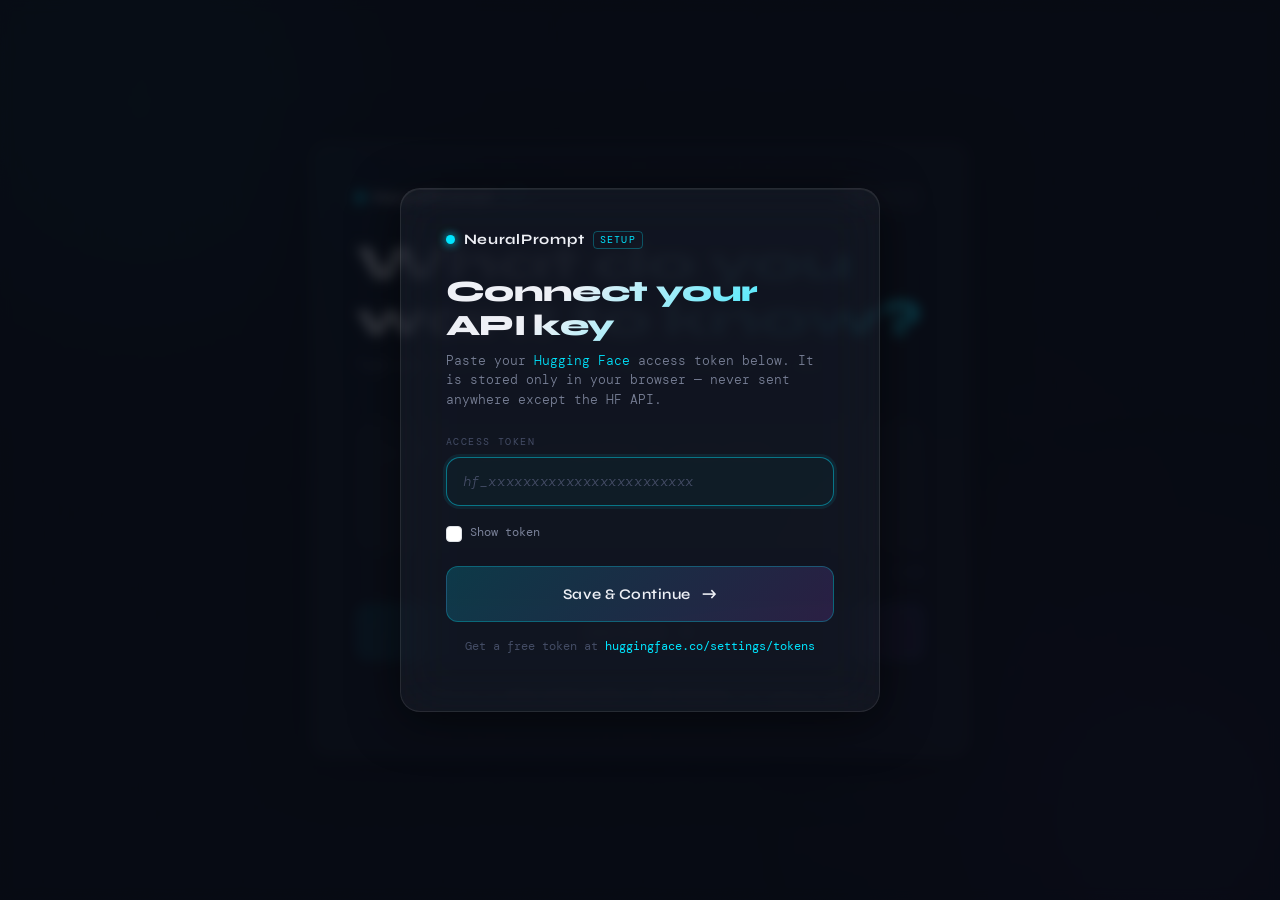
==== result.html @ 92dd24bb "first commit" ====
<!DOCTYPE html>
<html lang="en">

<head>
  <meta charset="UTF-8" />
  <meta name="viewport" content="width=device-width, initial-scale=1.0" />
  <title>NeuralPrompt — Response</title>

  <!-- Bootstrap 5 -->
  <link rel="stylesheet" href="https://cdn.jsdelivr.net/npm/bootstrap@5.3.3/dist/css/bootstrap.min.css" />
  <!-- Google Fonts -->
  <link href="https://fonts.googleapis.com/css2?family=Syne:wght@400;600;700;800&family=DM+Mono:ital,wght@0,300;0,400;1,300&display=swap" rel="stylesheet" />
  <!-- Custom Styles -->
  <link rel="stylesheet" href="css/style.css" />

  <!-- PWA manifest — RELATIVE path works on any GitHub Pages subdirectory -->
  <link rel="manifest" href="manifest.json" />
  <meta name="theme-color" content="#0b1020" />
  <meta name="apple-mobile-web-app-capable" content="yes" />
  <meta name="apple-mobile-web-app-status-bar-style" content="black-translucent" />
</head>

<body class="result-page">

  <!-- Ambient background orbs -->
  <div class="orb orb-1" aria-hidden="true"></div>
  <div class="orb orb-2" aria-hidden="true"></div>
  <div class="orb orb-3" aria-hidden="true"></div>

  <!-- Noise overlay -->
  <div class="noise" aria-hidden="true"></div>

  <main class="d-flex align-items-center justify-content-center min-vh-100 px-3 py-5">
    <div class="result-wrapper w-100">

      <!-- Brand nav -->
      <nav class="brand-row mb-5 d-flex align-items-center justify-content-between">
        <div class="d-flex align-items-center gap-2">
          <span class="brand-dot"></span>
          <span class="brand-name">NeuralPrompt</span>
          <span class="brand-badge">AI</span>
        </div>
        <a href="index.html" class="back-link" aria-label="Ask another question">
          ← New prompt
        </a>
      </nav>

      <!-- Prompt echo card -->
      <div class="glass-card prompt-echo mb-4 reveal-card" style="animation-delay:0.05s">
        <div class="section-label mb-2">Your prompt</div>
        <p id="displayPrompt" class="prompt-text mono"></p>
      </div>

      <!-- Response card -->
      <div class="glass-card response-card reveal-card" style="animation-delay:0.2s">
        <div class="response-header mb-3">
          <div class="section-label">AI Response</div>
          <div class="model-badge mono">Llama-3.1-8B</div>
        </div>
        <div id="displayResponse" class="response-text"></div>

        <!-- Copy button -->
        <div class="mt-4 d-flex justify-content-end">
          <button id="copyBtn" class="copy-btn" type="button" aria-label="Copy response to clipboard">
            <span class="copy-icon">⧉</span> Copy
          </button>
        </div>
      </div>

      <!-- CTA -->
      <div class="text-center mt-5 reveal-card" style="animation-delay:0.35s">
        <a href="index.html" class="submit-btn d-inline-flex align-items-center gap-3 text-decoration-none">
          <span class="btn-label">Ask another question</span>
          <span class="btn-arrow">→</span>
        </a>
      </div>

    </div>
  </main>

  <!-- Bootstrap JS -->
  <script src="https://cdn.jsdelivr.net/npm/bootstrap@5.3.3/dist/js/bootstrap.bundle.min.js"></script>
  <!-- App JS -->
  <script src="js/app.js"></script>
</body>

</html>
---- css/style.css ----
/* =========================================================
   NeuralPrompt — style.css
   Dark glassmorphism UI — futuristic, premium, clean
   ========================================================= */

/* ---------- Design tokens ---------- */
:root {
  --bg-deep:        #080b14;
  --bg-mid:         #0d1120;

  --glass-bg:       rgba(255, 255, 255, 0.042);
  --glass-border:   rgba(255, 255, 255, 0.09);
  --glass-shadow:   0 8px 48px rgba(0, 0, 0, 0.55),
                    0 1px 0 rgba(255,255,255,0.06) inset;

  --accent-cyan:    #00e5ff;
  --accent-violet:  #9d4edd;
  --accent-rose:    #ff2d78;

  --text-primary:   #eef0f6;
  --text-secondary: #7a8299;
  --text-hint:      #444d66;

  --font-display:   'Syne', sans-serif;
  --font-mono:      'DM Mono', monospace;

  --radius-card:    20px;
  --radius-input:   14px;
  --radius-btn:     12px;

  --transition:     0.22s cubic-bezier(0.4, 0, 0.2, 1);
}

/* ---------- Reset / base ---------- */
*, *::before, *::after { box-sizing: border-box; margin: 0; padding: 0; }

html { scroll-behavior: smooth; }

body {
  font-family: var(--font-display);
  background-color: var(--bg-deep);
  color: var(--text-primary);
  min-height: 100vh;
  overflow-x: hidden;
  -webkit-font-smoothing: antialiased;
}

/* ---------- Ambient orbs ---------- */
.orb {
  position: fixed;
  border-radius: 50%;
  filter: blur(120px);
  pointer-events: none;
  z-index: 0;
}

.orb-1 {
  width: 560px; height: 560px;
  background: radial-gradient(circle, rgba(0, 229, 255, 0.14) 0%, transparent 70%);
  top: -180px; left: -140px;
  animation: driftA 18s ease-in-out infinite alternate;
}

.orb-2 {
  width: 480px; height: 480px;
  background: radial-gradient(circle, rgba(157, 78, 221, 0.18) 0%, transparent 70%);
  bottom: -150px; right: -120px;
  animation: driftB 22s ease-in-out infinite alternate;
}

.orb-3 {
  width: 300px; height: 300px;
  background: radial-gradient(circle, rgba(255, 45, 120, 0.10) 0%, transparent 70%);
  top: 50%; left: 60%;
  animation: driftC 28s ease-in-out infinite alternate;
}

@keyframes driftA {
  from { transform: translate(0,   0); }
  to   { transform: translate(60px, 80px); }
}
@keyframes driftB {
  from { transform: translate(0,   0); }
  to   { transform: translate(-50px, -60px); }
}
@keyframes driftC {
  from { transform: translate(0, 0); }
  to   { transform: translate(40px, -50px); }
}

/* ---------- Noise texture ---------- */
.noise {
  position: fixed;
  inset: 0;
  z-index: 1;
  pointer-events: none;
  opacity: 0.028;
  background-image: url("data:image/svg+xml,%3Csvg viewBox='0 0 256 256' xmlns='http://www.w3.org/2000/svg'%3E%3Cfilter id='n'%3E%3CfeTurbulence type='fractalNoise' baseFrequency='0.9' numOctaves='4' stitchTiles='stitch'/%3E%3C/filter%3E%3Crect width='100%25' height='100%25' filter='url(%23n)'/%3E%3C/svg%3E");
  background-size: 200px 200px;
}

/* ---------- Glass card ---------- */
.glass-card {
  position: relative;
  z-index: 2;
  background: var(--glass-bg);
  border: 1px solid var(--glass-border);
  border-radius: var(--radius-card);
  box-shadow: var(--glass-shadow);
  backdrop-filter: blur(24px) saturate(140%);
  -webkit-backdrop-filter: blur(24px) saturate(140%);
  padding: 2.5rem 2.8rem;
  max-width: 660px;
  margin: 0 auto;
}

/* ---------- Brand row ---------- */
.brand-row {
  display: flex;
  align-items: center;
  gap: 0.55rem;
}

.brand-dot {
  display: inline-block;
  width: 9px; height: 9px;
  border-radius: 50%;
  background: var(--accent-cyan);
  box-shadow: 0 0 10px var(--accent-cyan);
  animation: pulse 2.4s ease-in-out infinite;
  flex-shrink: 0;
}

@keyframes pulse {
  0%, 100% { opacity: 1; box-shadow: 0 0 10px var(--accent-cyan); }
  50%       { opacity: 0.6; box-shadow: 0 0 22px var(--accent-cyan); }
}

.brand-name {
  font-size: 0.9rem;
  font-weight: 700;
  letter-spacing: 0.05em;
  color: var(--text-primary);
}

.brand-badge {
  font-family: var(--font-mono);
  font-size: 0.6rem;
  font-weight: 400;
  letter-spacing: 0.12em;
  color: var(--accent-cyan);
  border: 1px solid rgba(0, 229, 255, 0.3);
  border-radius: 4px;
  padding: 1px 6px;
  text-transform: uppercase;
}

/* ---------- Settings button ---------- */
.settings-btn {
  display: inline-flex;
  align-items: center;
  gap: 0.4rem;
  background: rgba(255, 255, 255, 0.04);
  border: 1px solid var(--glass-border);
  border-radius: 8px;
  color: var(--text-hint);
  font-family: var(--font-mono);
  font-size: 0.68rem;
  letter-spacing: 0.06em;
  padding: 0.35rem 0.7rem;
  cursor: pointer;
  transition: color var(--transition), border-color var(--transition),
              background var(--transition);
}

.settings-btn:hover {
  color: var(--accent-cyan);
  border-color: rgba(0, 229, 255, 0.3);
  background: rgba(0, 229, 255, 0.05);
}

/* ---------- Headline ---------- */
.headline {
  font-size: clamp(2rem, 5vw, 3.1rem);
  font-weight: 800;
  line-height: 1.12;
  letter-spacing: -0.02em;
  color: var(--text-primary);
  background: linear-gradient(135deg, #eef0f6 30%, var(--accent-cyan) 100%);
  -webkit-background-clip: text;
  -webkit-text-fill-color: transparent;
  background-clip: text;
}

.subline {
  font-family: var(--font-mono);
  font-size: 0.82rem;
  color: var(--text-secondary);
  font-weight: 300;
}

/* ---------- Textarea ---------- */
.input-wrapper {
  position: relative;
}

.glass-textarea {
  width: 100%;
  background: rgba(255, 255, 255, 0.03);
  border: 1px solid var(--glass-border);
  border-radius: var(--radius-input);
  color: var(--text-primary);
  font-family: var(--font-mono);
  font-size: 0.875rem;
  font-weight: 300;
  line-height: 1.65;
  padding: 1rem 1.1rem;
  resize: vertical;
  min-height: 120px;
  transition: border-color var(--transition), box-shadow var(--transition),
              background var(--transition);
  outline: none;
}

.glass-textarea::placeholder {
  color: var(--text-hint);
  font-style: italic;
}

.glass-textarea:focus {
  border-color: rgba(0, 229, 255, 0.45);
  background: rgba(0, 229, 255, 0.03);
  box-shadow: 0 0 0 3px rgba(0, 229, 255, 0.08),
              0 4px 20px rgba(0, 0, 0, 0.25);
}

/* ---------- Glass text input (single-line, for token modal) ---------- */
.glass-input {
  width: 100%;
  background: rgba(255, 255, 255, 0.03);
  border: 1px solid var(--glass-border);
  border-radius: var(--radius-input);
  color: var(--text-primary);
  font-family: var(--font-mono);
  font-size: 0.875rem;
  font-weight: 300;
  padding: 0.8rem 1rem;
  outline: none;
  transition: border-color var(--transition), box-shadow var(--transition),
              background var(--transition);
}

.glass-input::placeholder {
  color: var(--text-hint);
  font-style: italic;
  letter-spacing: 0.04em;
}

.glass-input:focus {
  border-color: rgba(0, 229, 255, 0.45);
  background: rgba(0, 229, 255, 0.03);
  box-shadow: 0 0 0 3px rgba(0, 229, 255, 0.08);
}

.textarea-footer {
  display: flex;
  justify-content: flex-end;
  margin-top: 0.45rem;
}

.char-count {
  font-family: var(--font-mono);
  font-size: 0.7rem;
  color: var(--text-hint);
}

/* ---------- Submit button ---------- */
.submit-btn {
  display: flex;
  align-items: center;
  justify-content: center;
  gap: 0.7rem;
  background: linear-gradient(135deg, rgba(0,229,255,0.18) 0%, rgba(157,78,221,0.18) 100%);
  border: 1px solid rgba(0, 229, 255, 0.28);
  border-radius: var(--radius-btn);
  color: var(--text-primary);
  font-family: var(--font-display);
  font-size: 0.92rem;
  font-weight: 600;
  letter-spacing: 0.03em;
  padding: 0.85rem 1.6rem;
  cursor: pointer;
  position: relative;
  overflow: hidden;
  transition: border-color var(--transition), box-shadow var(--transition),
              transform var(--transition), background var(--transition);
  text-align: center;
}

.submit-btn::before {
  content: '';
  position: absolute;
  inset: 0;
  background: linear-gradient(135deg, rgba(0,229,255,0.08) 0%, rgba(157,78,221,0.08) 100%);
  opacity: 0;
  transition: opacity var(--transition);
}

.submit-btn:hover {
  border-color: rgba(0, 229, 255, 0.55);
  box-shadow: 0 0 28px rgba(0, 229, 255, 0.14),
              0 4px 20px rgba(0,0,0,0.3);
  transform: translateY(-2px);
}

.submit-btn:hover::before { opacity: 1; }

.submit-btn:active {
  transform: translateY(0px);
}

.submit-btn:disabled {
  opacity: 0.55;
  cursor: not-allowed;
  transform: none;
}

.btn-arrow {
  font-size: 1.1rem;
  transition: transform var(--transition);
}

.submit-btn:hover .btn-arrow {
  transform: translateX(4px);
}

/* ---------- Spinner ---------- */
.btn-spinner {
  width: 18px; height: 18px;
  border: 2px solid rgba(255,255,255,0.2);
  border-top-color: var(--accent-cyan);
  border-radius: 50%;
  animation: spin 0.75s linear infinite;
  display: inline-block;
  flex-shrink: 0;
}

@keyframes spin {
  to { transform: rotate(360deg); }
}

/* ---------- Hint text ---------- */
.hint-text {
  font-size: 0.72rem;
  color: var(--text-hint);
  font-family: var(--font-mono);
}

.hint-text .mono {
  color: var(--text-secondary);
}

/* ---------- Error banner ---------- */
.error-banner {
  background: rgba(255, 45, 120, 0.1);
  border: 1px solid rgba(255, 45, 120, 0.3);
  border-radius: 10px;
  padding: 0.75rem 1rem;
  font-family: var(--font-mono);
  font-size: 0.8rem;
  color: #ff7aaa;
}

/* =========================================================
   TOKEN MODAL
   ========================================================= */

.token-modal-overlay {
  position: fixed;
  inset: 0;
  z-index: 900;
  display: flex;
  align-items: center;
  justify-content: center;
  padding: 1.5rem;

  /* Backdrop */
  background: rgba(8, 11, 20, 0.82);
  backdrop-filter: blur(6px);
  -webkit-backdrop-filter: blur(6px);

  /* Hidden by default */
  opacity: 0;
  pointer-events: none;
  transition: opacity 0.28s ease;
}

.token-modal-overlay.is-open {
  opacity: 1;
  pointer-events: all;
}

.token-modal-box {
  width: 100%;
  max-width: 480px;
  animation: none; /* override reveal-card if inherited */
}

.token-modal-overlay.is-open .token-modal-box {
  animation: revealUp 0.32s cubic-bezier(0.22, 1, 0.36, 1) both;
}

.modal-headline {
  font-size: clamp(1.4rem, 4vw, 1.85rem);
  font-weight: 800;
  line-height: 1.15;
  letter-spacing: -0.02em;
  background: linear-gradient(135deg, #eef0f6 30%, var(--accent-cyan) 100%);
  -webkit-background-clip: text;
  -webkit-text-fill-color: transparent;
  background-clip: text;
}

/* =========================================================
   RESULT PAGE
   ========================================================= */

.result-wrapper {
  max-width: 720px;
  margin: 0 auto;
  position: relative;
  z-index: 2;
}

/* Back link */
.back-link {
  font-family: var(--font-mono);
  font-size: 0.78rem;
  color: var(--text-secondary);
  text-decoration: none;
  border: 1px solid var(--glass-border);
  border-radius: 8px;
  padding: 0.4rem 0.8rem;
  transition: color var(--transition), border-color var(--transition);
}

.back-link:hover {
  color: var(--accent-cyan);
  border-color: rgba(0, 229, 255, 0.35);
}

/* Section label */
.section-label {
  font-family: var(--font-mono);
  font-size: 0.65rem;
  letter-spacing: 0.14em;
  text-transform: uppercase;
  color: var(--text-hint);
}

/* Prompt echo */
.prompt-echo {
  border-left: 2px solid rgba(0, 229, 255, 0.35);
}

.prompt-text {
  font-family: var(--font-mono);
  font-size: 0.88rem;
  color: var(--text-secondary);
  font-weight: 300;
  line-height: 1.6;
  margin: 0;
  white-space: pre-wrap;
  word-break: break-word;
}

/* Response card */
.response-header {
  display: flex;
  align-items: center;
  justify-content: space-between;
}

.model-badge {
  font-size: 0.62rem;
  letter-spacing: 0.1em;
  color: var(--accent-violet);
  border: 1px solid rgba(157,78,221,0.3);
  border-radius: 5px;
  padding: 2px 7px;
}

.response-text {
  font-size: 0.93rem;
  line-height: 1.78;
  color: var(--text-primary);
  word-break: break-word;
}

/* Copy button */
.copy-btn {
  background: rgba(255,255,255,0.05);
  border: 1px solid var(--glass-border);
  border-radius: 8px;
  color: var(--text-secondary);
  font-family: var(--font-mono);
  font-size: 0.75rem;
  padding: 0.4rem 0.85rem;
  cursor: pointer;
  transition: color var(--transition), border-color var(--transition),
              background var(--transition);
}

.copy-btn:hover {
  color: var(--accent-cyan);
  border-color: rgba(0, 229, 255, 0.3);
  background: rgba(0, 229, 255, 0.05);
}

.copy-btn.copied {
  color: #4ade80;
  border-color: rgba(74, 222, 128, 0.3);
}

/* ---------- Reveal animation ---------- */
.reveal-card {
  animation: revealUp 0.5s cubic-bezier(0.22, 1, 0.36, 1) both;
}

@keyframes revealUp {
  from {
    opacity: 0;
    transform: translateY(22px);
  }
  to {
    opacity: 1;
    transform: translateY(0);
  }
}

/* ---------- Utility ---------- */
.mono { font-family: var(--font-mono); }

/* ---------- Responsive tweaks ---------- */
@media (max-width: 576px) {
  .glass-card {
    padding: 1.75rem 1.4rem;
  }

  .headline {
    font-size: 1.85rem;
  }
}

/* ------------------------------------------------------------------ */
/*  Markdown-lite rendered output styles                                */
/* ------------------------------------------------------------------ */

.response-text p        { margin-bottom: 0.85rem; }
.response-text p:last-child { margin-bottom: 0; }

.response-text strong   { color: var(--accent-cyan); font-weight: 600; }
.response-text em       { color: var(--text-secondary); font-style: italic; }

.response-text code {
  font-family: var(--font-mono);
  font-size: 0.8em;
  background: rgba(0, 229, 255, 0.07);
  border: 1px solid rgba(0, 229, 255, 0.15);
  border-radius: 4px;
  padding: 1px 6px;
  color: var(--accent-cyan);
}

.response-text ol,
.response-text ul {
  padding-left: 1.4rem;
  margin-bottom: 0.85rem;
}

.response-text li        { margin-bottom: 0.4rem; line-height: 1.65; }
.response-text li:last-child { margin-bottom: 0; }
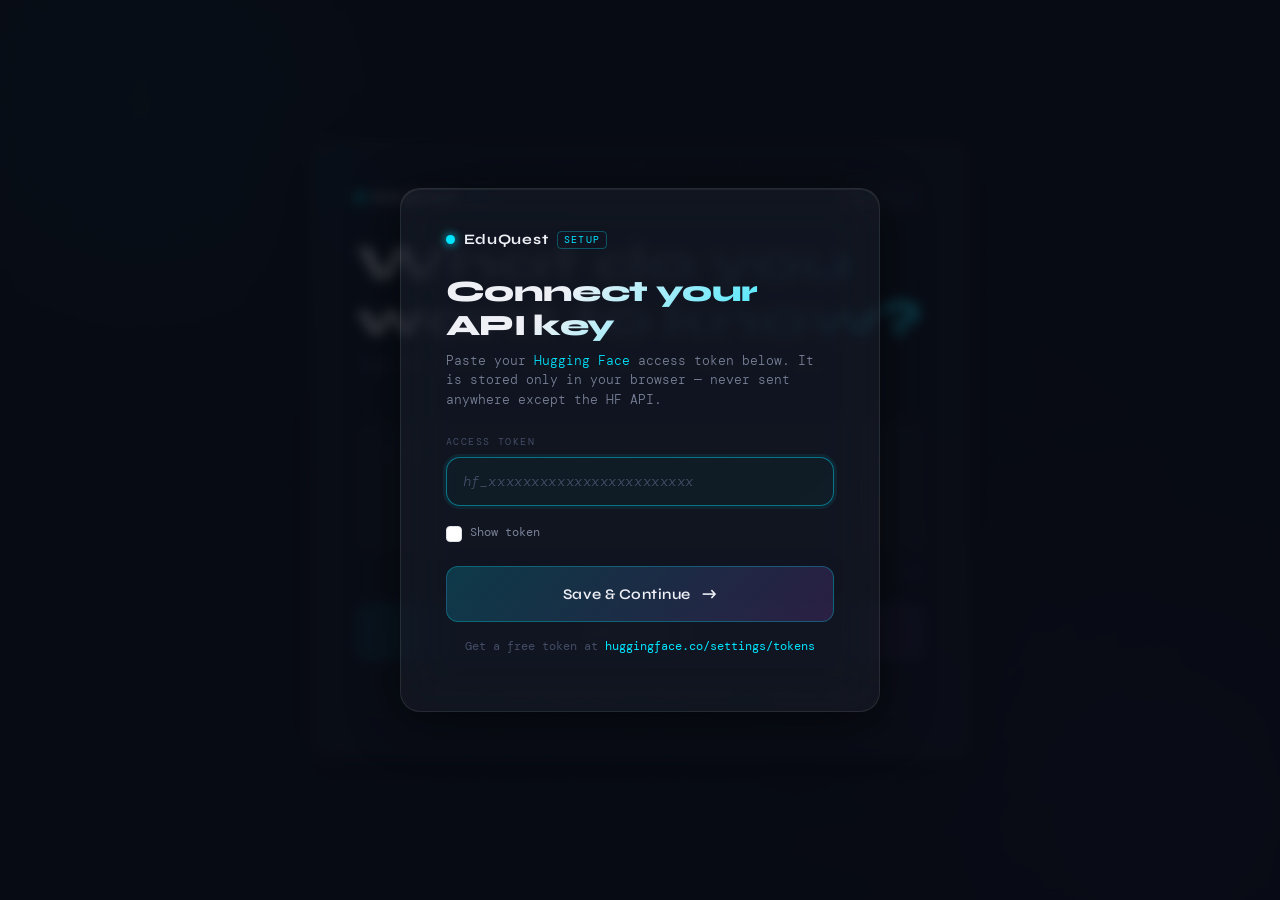
==== commit d55767cb: "Update result.html" ====
--- a/result.html
+++ b/result.html
@@ -4,7 +4,7 @@
 <head>
   <meta charset="UTF-8" />
   <meta name="viewport" content="width=device-width, initial-scale=1.0" />
-  <title>NeuralPrompt — Response</title>
+  <title>EduQuest — Response</title>
 
   <!-- Bootstrap 5 -->
   <link rel="stylesheet" href="https://cdn.jsdelivr.net/npm/bootstrap@5.3.3/dist/css/bootstrap.min.css" />
@@ -37,7 +37,7 @@
       <nav class="brand-row mb-5 d-flex align-items-center justify-content-between">
         <div class="d-flex align-items-center gap-2">
           <span class="brand-dot"></span>
-          <span class="brand-name">NeuralPrompt</span>
+          <span class="brand-name">EduQuest</span>
           <span class="brand-badge">AI</span>
         </div>
         <a href="index.html" class="back-link" aria-label="Ask another question">
--- a/css/style.css
+++ b/css/style.css
@@ -179,6 +179,14 @@
   background: rgba(0, 229, 255, 0.05);
 }
 
+.install-prompt {
+  margin-top: 0.5rem;
+}
+
+.install-prompt .hint-text {
+  margin-bottom: 0.85rem;
+}
+
 /* ---------- Headline ---------- */
 .headline {
   font-size: clamp(2rem, 5vw, 3.1rem);
